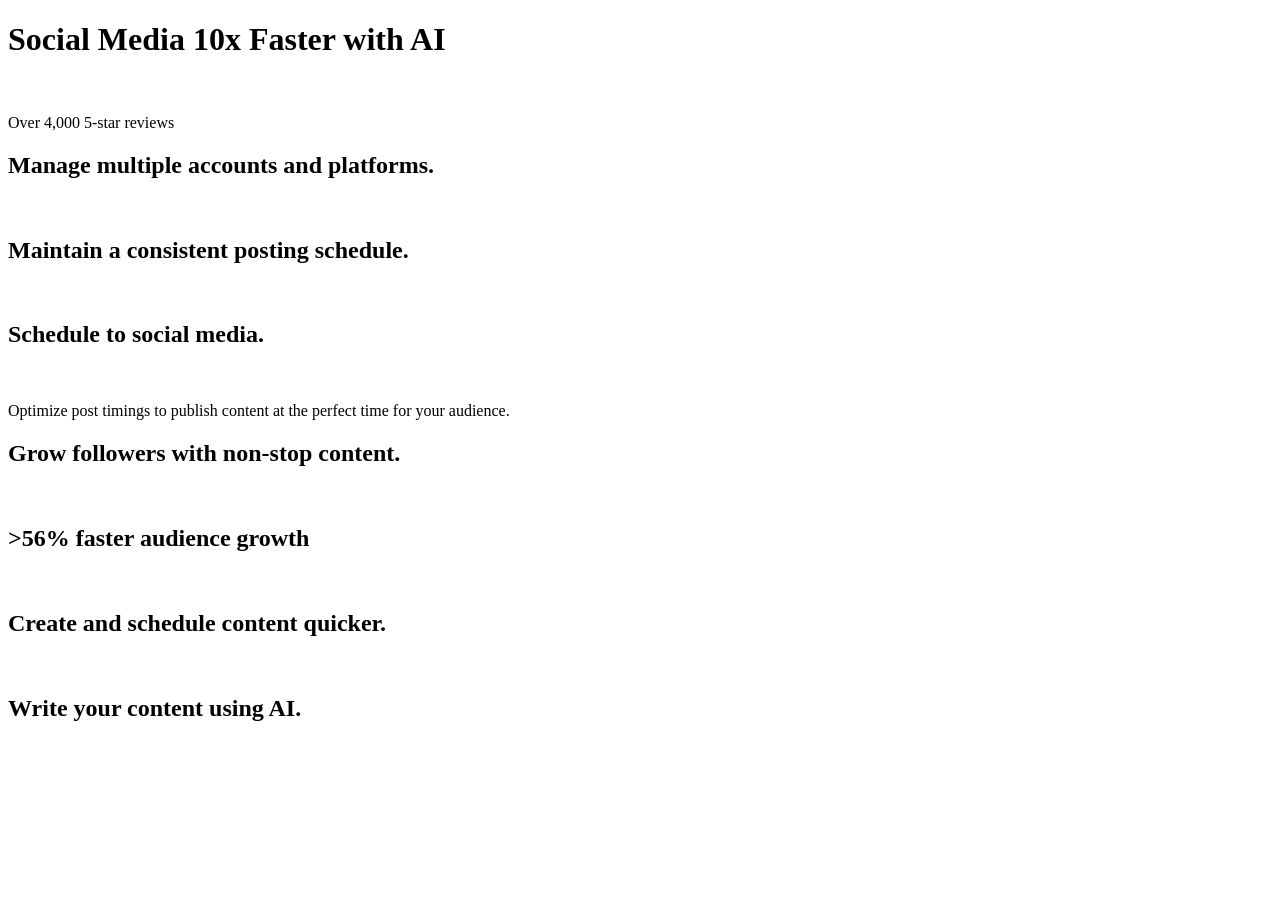
==== index.html @ 60d20132 "added bento-grid-refactor branch" ====
<!DOCTYPE html>
<html lang="en">
  <head>
    <meta charset="UTF-8" />
    <link rel="icon" type="image/svg+xml" href="/favicon.svg" />
    <meta name="viewport" content="width=device-width, initial-scale=1.0" />

    <link rel="preconnect" href="https://fonts.googleapis.com" />
    <link rel="preconnect" href="https://fonts.gstatic.com" crossorigin />
    <link
      href="https://fonts.googleapis.com/css2?family=DM+Sans:wght@400;500&display=swap"
            rel="stylesheet"
    />

    <title>Frontend Mentor Bento Grid Challenge</title>

    <link
      rel="stylesheet"
      href="	https://cdn.jsdelivr.net/npm/bootstrap@5.3.8/dist/js/bootstrap.bundle.min.js"
    />
  </head>

  <body>
    <main>
      <div class="bento-grid">
        <div>
          <h1>Social Media <span>10x</span> Faster with AI</h1>
          <img src="/assets/images/illustration-five-stars.webp" alt="" />
          <p>Over 4,000 5-star reviews</p>
        </div>

        <div>
          <h2>Manage multiple accounts and platforms.</h2>
          <img
            src="/assets/images/illustration-multiple-platforms.webp"
            alt=""
          />
        </div>

        <div>
          <h2>Maintain a consistent posting schedule.</h2>
          <img
            src="/assets/images/illustration-consistent-schedule.webp"
            alt=""
          />
        </div>

        <div>
          <h2>Schedule to social media.</h2>
          <img src="assets/images/illustration-schedule-posts.webp" alt="" />
          <p>
            Optimize post timings to publish content at the perfect time for
            your audience.
          </p>
        </div>

        <div>
          <h2>Grow followers with non-stop content.</h2>
          <img src="assets/images/illustration-grow-followers.webp" alt="" />
        </div>

        <div>
          <h2>>56% <span>faster audience growth</span></h2>
          <img src="assets/images/illustration-audience-growth.webp" alt="" />
        </div>

        <div>
          <h2>Create and schedule content <span>quicker.</span></h2>
          <img src="assets/images/illustration-create-post.webp" alt="" />
        </div>

        <div>
          <h2>Write your content using AI.</h2>
          <img src="assets/images/illustration-ai-content.webp" alt="" />
        </div>
      </div>
    </main>
  </body>
</html>
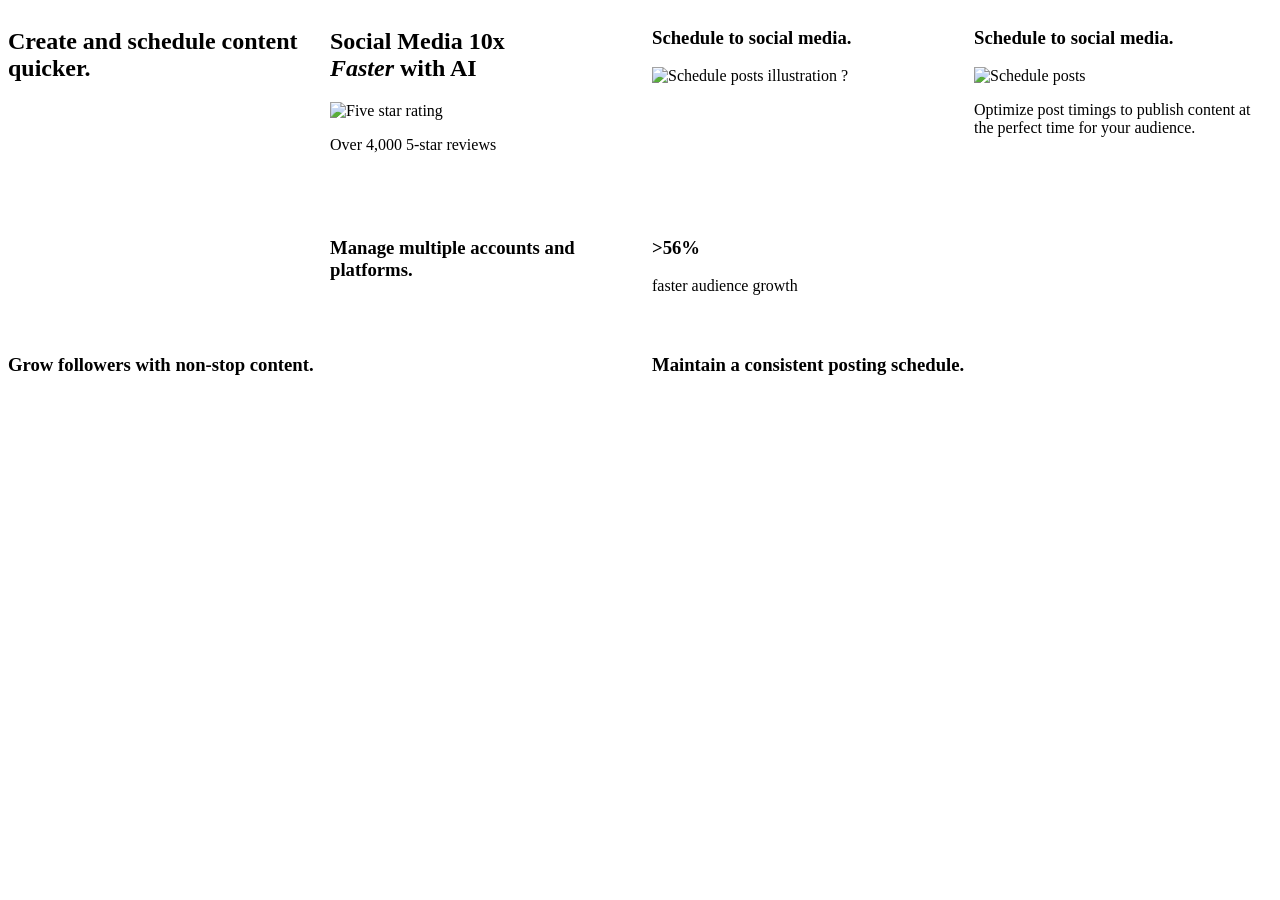
==== commit a1a502cf: "added tailwind inline css" ====
--- a/index.html
+++ b/index.html
@@ -2,77 +2,231 @@
 <html lang="en">
   <head>
     <meta charset="UTF-8" />
-    <link rel="icon" type="image/svg+xml" href="/favicon.svg" />
     <meta name="viewport" content="width=device-width, initial-scale=1.0" />
-
-    <link rel="preconnect" href="https://fonts.googleapis.com" />
-    <link rel="preconnect" href="https://fonts.gstatic.com" crossorigin />
-    <link
-      href="https://fonts.googleapis.com/css2?family=DM+Sans:wght@400;500&display=swap"
-            rel="stylesheet"
+    <title>Bento Grid – Inline Tailwind</title>
+
+    <!-- Tailwind CDN -->
+    <script src="https://cdn.tailwindcss.com"></script>
+
+    <!-- Tailwind Config -->
+    <script>
+      tailwind.config = {
+        theme: {
+          extend: {
+            fontFamily: {
+              sans: ["DM Sans", "sans-serif"],
+            },
+            colors: {
+              purple: "#7651DC",
+              yellow: "#FDCB6E",
+              lilac: "#E8DDFF",
+              peach: "#FFF1E5",
+              offwhite: "#F6F6F6",
+              dark: "#0A0A0A",
+            },
+            borderRadius: {
+              card: "24px",
+            },
+          },
+        },
+      };
+    </script>
+
+    <!-- Fonts -->
+    <style>
+      @font-face {
+        font-family: "DM Sans";
+        src: url("./assets/fonts/DMSans-VariableFont_opsz,wght.ttf");
+      }
+
+      /* Grid layout (Tailwind cannot do template-areas) */
+      .bento-grid {
+        display: grid;
+        gap: 1.5rem;
+        grid-template-areas:
+          "one"
+          "two"
+          "three"
+          "four"
+          "five"
+          "six"
+          "seven"
+          "eight";
+      }
+
+      @media (min-width: 768px) {
+        .bento-grid {
+          grid-template-columns: repeat(2, 1fr);
+          grid-template-areas:
+            "one two"
+            "three four"
+            "five six"
+            "seven eight";
+        }
+      }
+
+      @media (min-width: 1024px) {
+        .bento-grid {
+          grid-template-columns: repeat(4, 1fr);
+          grid-template-areas:
+            "one two two three"
+            "four two two three"
+            "four five six six"
+            "seven seven eight eight";
+        }
+      }
+    </style>
+  </head>
+
+  <body class="bg-offwhite font-sans text-dark p-8">
+    <main class="bento-grid max-w-6xl mx-auto">
+
+
+      <!-- Card 1 (col 1–2, row 1) -->
+
+      <section
+        style="grid-area: one"
+        class="bg-peach rounded-card p-8 grid gap-4"
+      >
+        <div class="col-span-1 row-span-1 bg-peach rounded-xl p-6">
+          <h2 class="text-2xl font-medium">
+            Create and schedule content
+            <span class="italic text-purple">quicker.</span>
+          </h2>
+          <img src="./assets/images/illustration-create-post.webp" alt="" />
+          <!-- <img src="./assets/images/illustration-schedule-posts.webp" alt="" />
+        <button
+          class="bg-yellow text-purple px-6 py-3 rounded-full font-medium w-fit"
+        > -->
+        </div>
+      </section>
+
+
+<!-- Card 2 (col 2–4, row 1) -->
+        
+      <section
+  class="col-span-2 row-span-1 bg-purple text-white rounded-card p-12
+         flex flex-col items-center justify-center text-center gap-4"
+>
+  <h1 class="text-5xl leading-tight font-medium">
+    Social Media <span class="text-yellow">10x</span><br />
+    <em class="italic">Faster</em> with AI
+  </h1>
+
+  <img
+    src="./assets/images/illustration-five-stars.webp"
+    alt="Five star rating"
+    class="w-40 md:w-48"
+  />
+
+  <p class="text-sm opacity-90">
+    Over 4,000 5-star reviews
+  </p>
+</section>
+
+
+
+        
+
+      <!-- Card 3 (col 4, spanning row 1 + top half of row 2 -->
+<section
+  class="col-start-4 row-start-1 row-span-2
+         bg-lilac rounded-xl p-8
+         flex flex-col items-end justify-center gap-4"
+>
+  <h3 class="text-xl font-medium">
+    Schedule to social media.
+  </h3>
+
+  <img
+    src="./assets/images/illustration-schedule-posts.webp"
+    alt="Schedule posts illustration"
+    class="w-28"
+  />
+
+  ?
+</section>
+
+      
+  <!-- ROW 2 -->
+
+
+        <!-- Card 4 (col 1–2, row 2) -->
+
+     <section
+  class="col-start-4 row-start-1 row-span-2 bg-lilac rounded-xl p-6 flex flex-col gap-4 justify-start"
+>
+  <h3 class="text-xl font-medium text-black">
+    Schedule to social media.
+  </h3>
+
+  <div class="bg-white rounded-xl p-4 shadow-md w-full max-w-xs">
+    <img
+      src="./assets/images/illustration-schedule-posts.webp"
+      alt="Schedule posts"
+      class="w-full object-contain"
     />
-
-    <title>Frontend Mentor Bento Grid Challenge</title>
-
-    <link
-      rel="stylesheet"
-      href="	https://cdn.jsdelivr.net/npm/bootstrap@5.3.8/dist/js/bootstrap.bundle.min.js"
-    />
-  </head>
-
-  <body>
-    <main>
-      <div class="bento-grid">
-        <div>
-          <h1>Social Media <span>10x</span> Faster with AI</h1>
-          <img src="/assets/images/illustration-five-stars.webp" alt="" />
-          <p>Over 4,000 5-star reviews</p>
+  
+<p class="text-sm text-black/70">
+    Optimize post timings to publish content at the perfect time for your audience.
+  </p>
+  </div>
+</section>
+
+
+
+
+
+
+
+      <!-- Card 5 -->
+      <section
+        style="grid-area: five"
+        class="bg-white rounded-card p-8 grid gap-4"
+      >
+        <h3 class="text-xl font-medium">
+          Manage multiple accounts and platforms.
+        </h3>
+        <div class="h-24 bg-offwhite rounded-xl"></div>
+      </section>
+      
+
+      <!-- Card 6 -->
+      <section
+        style="grid-area: six"
+        class="bg-white rounded-card p-8 grid gap-2"
+      >
+        <h3 class="text-4xl font-medium">&gt;56%</h3>
+        <p class="text-sm">faster audience growth</p>
+        <div class="flex gap-2">
+          <div class="w-10 h-10 bg-lilac rounded-full"></div>
+          <div class="w-10 h-10 bg-lilac rounded-full"></div>
+          <div class="w-10 h-10 bg-lilac rounded-full"></div>
         </div>
-
-        <div>
-          <h2>Manage multiple accounts and platforms.</h2>
-          <img
-            src="/assets/images/illustration-multiple-platforms.webp"
-            alt=""
-          />
-        </div>
-
-        <div>
-          <h2>Maintain a consistent posting schedule.</h2>
-          <img
-            src="/assets/images/illustration-consistent-schedule.webp"
-            alt=""
-          />
-        </div>
-
-        <div>
-          <h2>Schedule to social media.</h2>
-          <img src="assets/images/illustration-schedule-posts.webp" alt="" />
-          <p>
-            Optimize post timings to publish content at the perfect time for
-            your audience.
-          </p>
-        </div>
-
-        <div>
-          <h2>Grow followers with non-stop content.</h2>
-          <img src="assets/images/illustration-grow-followers.webp" alt="" />
-        </div>
-
-        <div>
-          <h2>>56% <span>faster audience growth</span></h2>
-          <img src="assets/images/illustration-audience-growth.webp" alt="" />
-        </div>
-
-        <div>
-          <h2>Create and schedule content <span>quicker.</span></h2>
-          <img src="assets/images/illustration-create-post.webp" alt="" />
-        </div>
-
-        <div>
-          <h2>Write your content using AI.</h2>
-          <img src="assets/images/illustration-ai-content.webp" alt="" />
-        </div>
+      </section>
+
+      <!-- Card 7 -->
+      <section
+        style="grid-area: seven"
+        class="bg-purple text-white rounded-card p-8 grid gap-4"
+      >
+        <div class="h-32 bg-white rounded-xl"></div>
+        <h3 class="text-2xl font-medium">
+          Grow followers with non-stop content.
+        </h3>
+      </section>
+
+      <!-- Card 8 -->
+      <section
+        style="grid-area: eight"
+        class="bg-yellow rounded-card p-8 grid gap-4"
+      >
+        <h3 class="text-xl font-medium">
+          Maintain a consistent posting schedule.
+        </h3>
+        <div class="h-28 bg-white rounded-xl"></div>
+      </section>
+
       </div>
     </main>
   </body>
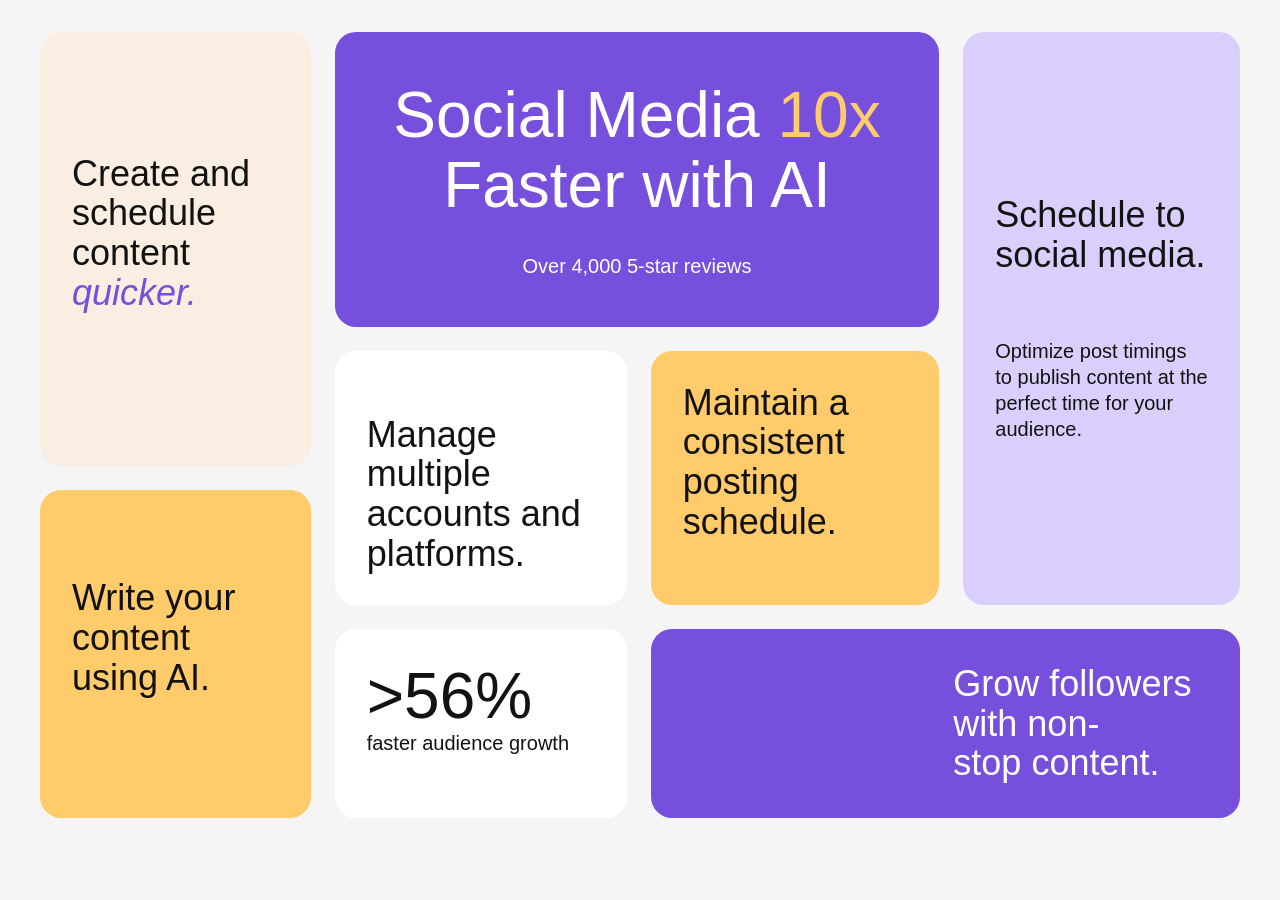
==== commit dd0f7665: "modified index.html and  added answer key file" ====
--- a/index.html
+++ b/index.html
@@ -2,231 +2,66 @@
 <html lang="en">
   <head>
     <meta charset="UTF-8" />
+    <link rel="icon" type="image/svg+xml" href="/favicon.svg" />
     <meta name="viewport" content="width=device-width, initial-scale=1.0" />
-    <title>Bento Grid – Inline Tailwind</title>
 
-    <!-- Tailwind CDN -->
-    <script src="https://cdn.tailwindcss.com"></script>
-
-    <!-- Tailwind Config -->
-    <script>
-      tailwind.config = {
-        theme: {
-          extend: {
-            fontFamily: {
-              sans: ["DM Sans", "sans-serif"],
-            },
-            colors: {
-              purple: "#7651DC",
-              yellow: "#FDCB6E",
-              lilac: "#E8DDFF",
-              peach: "#FFF1E5",
-              offwhite: "#F6F6F6",
-              dark: "#0A0A0A",
-            },
-            borderRadius: {
-              card: "24px",
-            },
-          },
-        },
-      };
-    </script>
-
-    <!-- Fonts -->
-    <style>
-      @font-face {
-        font-family: "DM Sans";
-        src: url("./assets/fonts/DMSans-VariableFont_opsz,wght.ttf");
-      }
-
-      /* Grid layout (Tailwind cannot do template-areas) */
-      .bento-grid {
-        display: grid;
-        gap: 1.5rem;
-        grid-template-areas:
-          "one"
-          "two"
-          "three"
-          "four"
-          "five"
-          "six"
-          "seven"
-          "eight";
-      }
-
-      @media (min-width: 768px) {
-        .bento-grid {
-          grid-template-columns: repeat(2, 1fr);
-          grid-template-areas:
-            "one two"
-            "three four"
-            "five six"
-            "seven eight";
-        }
-      }
-
-      @media (min-width: 1024px) {
-        .bento-grid {
-          grid-template-columns: repeat(4, 1fr);
-          grid-template-areas:
-            "one two two three"
-            "four two two three"
-            "four five six six"
-            "seven seven eight eight";
-        }
-      }
-    </style>
+    <title>Frontend Mentor Bento Grid Challenge</title>
+    <link href="/style.css" rel="stylesheet" />
   </head>
 
-  <body class="bg-offwhite font-sans text-dark p-8">
-    <main class="bento-grid max-w-6xl mx-auto">
+  <body>
+    <main>
+      <div class="bento-grid">
+        <div>
+          <h1>Social Media <span>10x</span> Faster with AI</h1>
+          <img src="/assets/images/illustration-five-stars.webp" alt="" />
+          <p>Over 4,000 5-star reviews</p>
+        </div>
 
+        <div>
+          <h2>Manage multiple accounts and platforms.</h2>
+          <img
+            src="/assets/images/illustration-multiple-platforms.webp"
+            alt=""
+          />
+        </div>
 
-      <!-- Card 1 (col 1–2, row 1) -->
+        <div>
+          <h2>Maintain a consistent posting schedule.</h2>
+          <img
+            src="/assets/images/illustration-consistent-schedule.webp"
+            alt=""
+          />
+        </div>
 
-      <section
-        style="grid-area: one"
-        class="bg-peach rounded-card p-8 grid gap-4"
-      >
-        <div class="col-span-1 row-span-1 bg-peach rounded-xl p-6">
-          <h2 class="text-2xl font-medium">
-            Create and schedule content
-            <span class="italic text-purple">quicker.</span>
-          </h2>
-          <img src="./assets/images/illustration-create-post.webp" alt="" />
-          <!-- <img src="./assets/images/illustration-schedule-posts.webp" alt="" />
-        <button
-          class="bg-yellow text-purple px-6 py-3 rounded-full font-medium w-fit"
-        > -->
+        <div>
+          <h2>Schedule to social media.</h2>
+          <img src="assets/images/illustration-schedule-posts.webp" alt="" />
+          <p>
+            Optimize post timings to publish content at the perfect time for
+            your audience.
+          </p>
         </div>
-      </section>
 
+        <div>
+          <h2>Grow followers with non-stop content.</h2>
+          <img src="assets/images/illustration-grow-followers.webp" alt="" />
+        </div>
 
-<!-- Card 2 (col 2–4, row 1) -->
-        
-      <section
-  class="col-span-2 row-span-1 bg-purple text-white rounded-card p-12
-         flex flex-col items-center justify-center text-center gap-4"
->
-  <h1 class="text-5xl leading-tight font-medium">
-    Social Media <span class="text-yellow">10x</span><br />
-    <em class="italic">Faster</em> with AI
-  </h1>
+        <div>
+          <h2>>56% <span>faster audience growth</span></h2>
+          <img src="assets/images/illustration-audience-growth.webp" alt="" />
+        </div>
 
-  <img
-    src="./assets/images/illustration-five-stars.webp"
-    alt="Five star rating"
-    class="w-40 md:w-48"
-  />
+        <div>
+          <h2>Create and schedule content <span>quicker.</span></h2>
+          <img src="assets/images/illustration-create-post.webp" alt="" />
+        </div>
 
-  <p class="text-sm opacity-90">
-    Over 4,000 5-star reviews
-  </p>
-</section>
-
-
-
-        
-
-      <!-- Card 3 (col 4, spanning row 1 + top half of row 2 -->
-<section
-  class="col-start-4 row-start-1 row-span-2
-         bg-lilac rounded-xl p-8
-         flex flex-col items-end justify-center gap-4"
->
-  <h3 class="text-xl font-medium">
-    Schedule to social media.
-  </h3>
-
-  <img
-    src="./assets/images/illustration-schedule-posts.webp"
-    alt="Schedule posts illustration"
-    class="w-28"
-  />
-
-  ?
-</section>
-
-      
-  <!-- ROW 2 -->
-
-
-        <!-- Card 4 (col 1–2, row 2) -->
-
-     <section
-  class="col-start-4 row-start-1 row-span-2 bg-lilac rounded-xl p-6 flex flex-col gap-4 justify-start"
->
-  <h3 class="text-xl font-medium text-black">
-    Schedule to social media.
-  </h3>
-
-  <div class="bg-white rounded-xl p-4 shadow-md w-full max-w-xs">
-    <img
-      src="./assets/images/illustration-schedule-posts.webp"
-      alt="Schedule posts"
-      class="w-full object-contain"
-    />
-  
-<p class="text-sm text-black/70">
-    Optimize post timings to publish content at the perfect time for your audience.
-  </p>
-  </div>
-</section>
-
-
-
-
-
-
-
-      <!-- Card 5 -->
-      <section
-        style="grid-area: five"
-        class="bg-white rounded-card p-8 grid gap-4"
-      >
-        <h3 class="text-xl font-medium">
-          Manage multiple accounts and platforms.
-        </h3>
-        <div class="h-24 bg-offwhite rounded-xl"></div>
-      </section>
-      
-
-      <!-- Card 6 -->
-      <section
-        style="grid-area: six"
-        class="bg-white rounded-card p-8 grid gap-2"
-      >
-        <h3 class="text-4xl font-medium">&gt;56%</h3>
-        <p class="text-sm">faster audience growth</p>
-        <div class="flex gap-2">
-          <div class="w-10 h-10 bg-lilac rounded-full"></div>
-          <div class="w-10 h-10 bg-lilac rounded-full"></div>
-          <div class="w-10 h-10 bg-lilac rounded-full"></div>
+        <div>
+          <h2>Write your content using AI.</h2>
+          <img src="assets/images/illustration-ai-content.webp" alt="" />
         </div>
-      </section>
-
-      <!-- Card 7 -->
-      <section
-        style="grid-area: seven"
-        class="bg-purple text-white rounded-card p-8 grid gap-4"
-      >
-        <div class="h-32 bg-white rounded-xl"></div>
-        <h3 class="text-2xl font-medium">
-          Grow followers with non-stop content.
-        </h3>
-      </section>
-
-      <!-- Card 8 -->
-      <section
-        style="grid-area: eight"
-        class="bg-yellow rounded-card p-8 grid gap-4"
-      >
-        <h3 class="text-xl font-medium">
-          Maintain a consistent posting schedule.
-        </h3>
-        <div class="h-28 bg-white rounded-xl"></div>
-      </section>
-
       </div>
     </main>
   </body>
--- a/style.css
+++ b/style.css
@@ -0,0 +1,450 @@
+@font-face {
+  font-family: "DM Sans";
+  font-weight: 400 500;
+  src: url("../assets/fonts/DMSans-VariableFont_opsz,wght.ttf");
+}
+
+@font-face {
+  font-family: "DM Sans";
+  font-style: italic;
+  font-weight: 400 500;
+  src: url("../assets/fonts/DMSans-Italic-VariableFont_opsz,wght.ttf");
+}
+
+:root {
+  --primary-subdued: hsl(254, 88%, 90%);
+  --primary-base: hsl(256, 67%, 59%);
+  --accent-subdued: hsl(31, 66%, 93%);
+  --accent-base: hsl(39, 100%, 71%);
+  --white: hsl(0, 0%, 100%);
+  --off-white: hsl(0, 0%, 96%);
+  --black: hsl(0, 0%, 7%);
+
+  --fs-reg: 1.25rem;
+
+  --fs-md: 2.25rem;
+  --fs-lg: 3rem;
+  --fs-xl: 4rem;
+}
+
+@layer reset {
+
+  *,
+  *::before,
+  *::after {
+    box-sizing: border-box;
+  }
+
+  h1,
+  h2,
+  h3,
+  h4,
+  h5,
+  h6,
+  p,
+  ul,
+  ol,
+  figure {
+    margin: 0;
+  }
+
+  h1,
+  h2,
+  h3,
+  h4,
+  h5,
+  h6 {
+    font-weight: 500;
+  }
+
+  img {
+    max-width: 100%;
+    display: block;
+  }
+}
+
+@layer base {
+  html {
+    font-family: "DM Sans", sans-serif;
+    line-height: 1.3;
+  }
+
+  body {
+    margin: 32px;
+    color: var(--black);
+    font-size: var(--fs-reg);
+    background: var(--off-white);
+  }
+
+  h1,
+  h2 {
+    color: var(--heading-foreground, inherit);
+    font-size: var(--heading-font-size, var(--fs-md));
+    line-height: 1.1;
+    text-wrap: balance;
+
+    span {
+      display: var(--heading-span-display, inline);
+      color: var(--heading-span-foreground, var(--black));
+      font-size: var(--heading-span-font-size, inherit);
+      font-style: var(--heading-span-style, normal);
+    }
+  }
+}
+
+@layer layout {
+  .bento-grid {
+    display: grid;
+    gap: 24px;
+    max-inline-size: 1200px;
+    margin-inline: auto;
+    grid-template-areas:
+      'one'
+      'two'
+      'three'
+      'four'
+      'five'
+      'six'
+      'seven'
+      'eight';
+
+    @media (width > 660px) {
+      grid-template-areas:
+        "one one"
+        "two three"
+        "four six"
+        "four seven"
+        "five eight"
+      ;
+    }
+
+    @media (width > 960px) {
+      grid-template-areas:
+        "seven one one four"
+        "seven two three four"
+        "eight two three four"
+        "eight six five five"
+      ;
+    }
+  }
+
+  .bento-grid>* {
+    color: var(--bento-card-foreground, var(--black));
+    background-color: var(--bento-card-surface, var(--white));
+    padding: var(--bento-card-padding, 32px);
+    border-radius: var(--bento-card-border-radius, 21px);
+
+    overflow: clip;
+
+    display: grid;
+    gap: var(--bento-card-gap, 32px);
+    align-content: var(--bento-card-vertical-alignment, start);
+    align-items: var(--bento-card-vertical-alignment, start);
+    justify-items: var(--bento-card-horizontal-alignment, start);
+    text-align: var(--bento-card-horizontal-alignment, start);
+  }
+
+  .bento-grid img {
+    max-width: var(--bento-card-image-width, 100%);
+    width: var(--bento-card-image-width, 100%);
+    order: var(--bento-card-image-order);
+  }
+
+  .bento-grid> :nth-child(1) {
+    --heading-font-size: var(--fs-xl);
+    --heading-span-foreground: var(--accent-base);
+    --bento-card-foreground: var(--white);
+    --bento-card-surface: var(--primary-base);
+    --bento-card-padding: 48px;
+    --bento-card-horizontal-alignment: center;
+    --bento-card-image-width: 70%;
+    --bento-card-gap: 16px;
+
+    @media (width > 960px) {
+      --bento-card-image-width: 45%;
+    }
+
+    grid-area: one;
+  }
+
+  .bento-grid> :nth-child(2) {
+    --bento-card-image-order: -1;
+
+    grid-area: two;
+
+    @media (width > 960px) {
+      --bento-card-image-width: 150%;
+    }
+
+    /* fixing shadow issue in asset */
+    >img {
+      filter: drop-shadow(0 0 1rem hsl(0 0% 0% / .25));
+      border-radius: 100vw;
+      /* box-shadow: 0 0 1rem hsl(0 0% 0%); */
+    }
+  }
+
+  .bento-grid> :nth-child(3) {
+    --bento-card-surface: var(--accent-base);
+
+    grid-area: three;
+
+
+    >img {
+      --bento-card-image-width: 75%;
+
+      margin-bottom: -55px;
+
+      @media (width > 960px) {
+        --bento-card-image-width: 100%;
+        margin-bottom: -125px;
+      }
+    }
+  }
+
+  .bento-grid> :nth-child(4) {
+    --bento-card-horizontal-alignment: center;
+    --bento-card-surface: var(--primary-subdued);
+
+    grid-area: four;
+
+    @media (width > 960px) {
+      --bento-card-image-width: 180%;
+      --bento-card-horizontal-alignment: start;
+      --bento-card-vertical-alignment: center;
+    }
+
+  }
+
+  .bento-grid> :nth-child(5) {
+    --bento-card-horizontal-alignment: center;
+    --bento-card-foreground: var(--white);
+    --bento-card-surface: var(--primary-base);
+    --bento-card-image-width: 75%;
+    --bento-card-image-order: -1;
+
+    grid-area: five;
+
+    @media (width > 960px) {
+      --bento-card-gap: 16px;
+      --bento-card-image-width: 100%;
+      --bento-card-vertical-alignment: center;
+      --bento-card-horizontal-alignment: start;
+      grid-template-columns: 1fr 1fr;
+    }
+  }
+
+  .bento-grid> :nth-child(6) {
+    --heading-font-size: var(--fs-xl);
+    --heading-span-display: block;
+    --heading-span-font-size: var(--fs-reg);
+
+    --bento-card-image-width: 60%;
+
+    grid-area: six;
+
+    @media (width > 960px) {
+      --bento-card-image-width: 80%;
+    }
+
+  }
+
+  .bento-grid> :nth-child(7) {
+    --heading-span-foreground: var(--primary-base);
+    --heading-span-style: italic;
+
+    --bento-card-surface: var(--accent-subdued);
+    --bento-card-image-width: 60%;
+
+
+    grid-area: seven;
+
+    @media (width > 960px) {
+      --bento-card-image-width: 100%;
+      --bento-card-vertical-alignment: center;
+    }
+  }
+
+  .bento-grid> :nth-child(8) {
+    --bento-card-surface: var(--accent-base);
+    --bento-card-image-width: 60%;
+
+    grid-area: eight;
+
+    @media (width > 960px) {
+      --bento-card-image-width: 105%;
+      --bento-card-vertical-alignment: center;
+    }
+  }
+}
+
+@layer utilities {
+  .visually-first {
+    order: -1;
+  }
+}
+
+
+
+
+
+
+
+
+
+
+
+
+
+
+
+
+
+
+
+
+
+
+
+/* body {
+  font-family: "DM Sans", sans-serif;
+}  */
+
+
+/* @font-face {
+  font-family: "DM Sans";
+  font-weight: 400 500;
+  src: url("../assets/fonts/DMSans-VariableFont_opsz,wght.ttf");
+}
+
+@font-face {
+  font-family: "DM Sans";
+  font-style: italic;
+  font-weight: 400 500;
+  src: url("../assets/fonts/DMSans-Italic-VariableFont_opsz,wght.ttf");
+}
+
+:root {
+  --primary-subdued: hsl(254, 88%, 90%);
+  --primary-base: hsl(256, 67%, 59%);
+  --accent-subdued: hsl(31, 66%, 93%);
+  --accent-base: hsl(39, 100%, 71%);
+  --white: hsl(0, 0%, 100%);
+  --off-white: hsl(0, 0%, 96%);
+  --black: hsl(0, 0%, 7%);
+
+  --fs-reg: 1.25rem;
+
+  --fs-md: 2.25rem;
+  --fs-lg: 3rem;
+  --fs-xl: 4rem;
+}
+
+@layer reset {
+
+  *,
+  *::before,
+  *::after {
+    box-sizing: border-box;
+  }
+
+  h1,
+  h2,
+  h3,
+  h4,
+  h5,
+  h6,
+  p,
+  ul,
+  ol,
+  figure {
+    margin: 0;
+  }
+
+  h1,
+  h2,
+  h3,
+  h4,
+  h5,
+  h6 {
+    font-weight: 500;
+  }
+
+  img {
+    max-width: 100%;
+    display: block;
+  }
+}
+
+@layer base {
+  html {
+    font-family: "DM Sans", sans-serif;
+    line-height: 1.3;
+  }
+
+  body {
+    margin: 32px;
+    color: var(--black);
+    font-size: var(--fs-reg);
+    background: var(--off-white);
+  }
+
+  h1,
+  h2 {
+    color: var(--heading-foreground, inherit);
+    font-size: var(--heading-font-size, var(--fs-md));
+    line-height: 1.1;
+    text-wrap: balance;
+
+    span {
+      display: var(--heading-span-display, inline);
+      color: var(--heading-span-foreground, var(--black));
+      font-size: var(--heading-span-font-size, inherit);
+      font-style: var(--heading-span-style, normal);
+    }
+  }
+}
+
+@layer layout {
+  .bento-grid {
+    display: grid;
+    gap: 24px;
+  }
+
+  
+  color: var(--bento-card-foreground, var(--black));
+  background-color: var(--bento-card-surface, var(--white));
+  padding: var(--bento-card-padding, 32px);
+  border-radius: var(--bento-card-border-radius, 20px);
+
+  display: grid;
+  gap: var(--bento-card-gap, 32px);
+  align-content: var(--bento-card-vertical-alignment, start);
+  justify-items: var(--bento-card-horizonal-alignment), start;
+  text-align: var(--bento-card-horizonal-alignment, start);
+
+.bento-grid img {
+  max-width: var(--bento-card-image-width, 100%);
+  width: var(--bento-card-image-width, 100%);
+  order: var(--bento-card-image-order);
+}
+}
+
+.bento-grid> :nth-child(1) {
+  --heading-font-size: var(--fs-xl);
+  --heading-span-foreground: var(--accent-base);
+  --bento-card-foreground: var(--white);
+  --bento-card-surface: var(--primary-base);
+  --bento-card-padding: 48px;
+  --bento-card-horizontal-alignment: center;
+  --bento-card-image-width: 70%;
+  --bento-card-gap: 16px;
+
+
+}
+
+@layer utilities {
+  .visually-first {
+    order: -1;
+  }
+} */
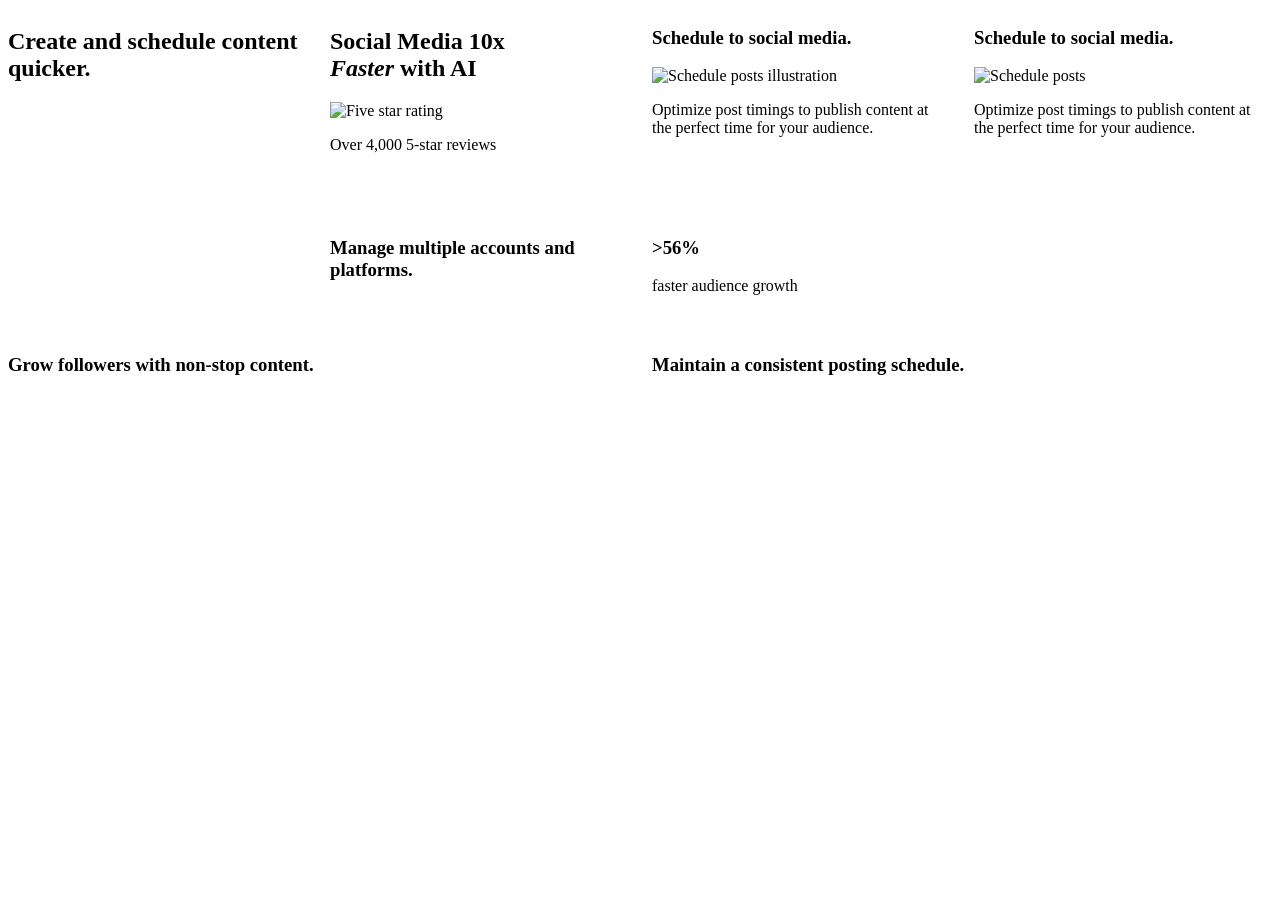
==== commit 5b1200f8: "cards in row 1 are aligned" ====
--- a/index.html
+++ b/index.html
@@ -2,66 +2,233 @@
 <html lang="en">
   <head>
     <meta charset="UTF-8" />
-    <link rel="icon" type="image/svg+xml" href="/favicon.svg" />
     <meta name="viewport" content="width=device-width, initial-scale=1.0" />
-
-    <title>Frontend Mentor Bento Grid Challenge</title>
-    <link href="/style.css" rel="stylesheet" />
+    <title>Bento Grid – Inline Tailwind</title>
+
+    <!-- Tailwind CDN -->
+    <script src="https://cdn.tailwindcss.com"></script>
+
+    <!-- Tailwind Config -->
+    <script>
+      tailwind.config = {
+        theme: {
+          extend: {
+            fontFamily: {
+              sans: ["DM Sans", "sans-serif"],
+            },
+            colors: {
+              purple: "#7651DC",
+              yellow: "#FDCB6E",
+              lilac: "#E8DDFF",
+              peach: "#FFF1E5",
+              offwhite: "#F6F6F6",
+              dark: "#0A0A0A",
+            },
+            borderRadius: {
+              card: "24px",
+            },
+          },
+        },
+      };
+    </script>
+
+    <!-- Fonts -->
+    <style>
+      @font-face {
+        font-family: "DM Sans";
+        src: url("./assets/fonts/DMSans-VariableFont_opsz,wght.ttf");
+      }
+
+      /* Grid layout (Tailwind cannot do template-areas) */
+      .bento-grid {
+        display: grid;
+        gap: 1.5rem;
+        grid-template-areas:
+          "one"
+          "two"
+          "three"
+          "four"
+          "five"
+          "six"
+          "seven"
+          "eight";
+      }
+
+      @media (min-width: 768px) {
+        .bento-grid {
+          grid-template-columns: repeat(2, 1fr);
+          grid-template-areas:
+            "one two"
+            "three four"
+            "five six"
+            "seven eight";
+        }
+      }
+
+      @media (min-width: 1024px) {
+        .bento-grid {
+          grid-template-columns: repeat(4, 1fr);
+          grid-template-areas:
+            "one two two three"
+            "four two two three"
+            "four five six six"
+            "seven seven eight eight";
+        }
+      }
+    </style>
   </head>
 
-  <body>
-    <main>
-      <div class="bento-grid">
-        <div>
-          <h1>Social Media <span>10x</span> Faster with AI</h1>
-          <img src="/assets/images/illustration-five-stars.webp" alt="" />
-          <p>Over 4,000 5-star reviews</p>
+  <body class="bg-offwhite font-sans text-dark p-8">
+    <main class="bento-grid max-w-6xl mx-auto">
+
+
+      <!-- Card 1 (col 1–2, row 1) -->
+
+      <section
+        style="grid-area: one"
+        class="bg-peach rounded-card p-8 grid gap-4"
+      >
+        <div class="col-span-1 row-span-1 bg-peach rounded-xl p-6">
+          <h2 class="text-2xl font-medium">
+            Create and schedule content
+            <span class="italic text-purple">quicker.</span>
+          </h2>
+          <img src="./assets/images/illustration-create-post.webp" alt="" />
+          <!-- <img src="./assets/images/illustration-schedule-posts.webp" alt="" />
+        <button
+          class="bg-yellow text-purple px-6 py-3 rounded-full font-medium w-fit"
+        > -->
         </div>
-
-        <div>
-          <h2>Manage multiple accounts and platforms.</h2>
-          <img
-            src="/assets/images/illustration-multiple-platforms.webp"
-            alt=""
-          />
+      </section>
+
+
+<!-- Card 2 (col 2–4, row 1) -->
+        
+      <section
+  class="col-span-2 row-span-1 bg-purple text-white rounded-card p-12
+         flex flex-col items-center justify-center text-center gap-4"
+>
+  <h1 class="text-5xl leading-tight font-medium">
+    Social Media <span class="text-yellow">10x</span><br />
+    <em class="italic">Faster</em> with AI
+  </h1>
+
+  <img
+    src="./assets/images/illustration-five-stars.webp"
+    alt="Five star rating"
+    class="w-40 md:w-48"
+  />
+
+  <p class="text-sm opacity-90">
+    Over 4,000 5-star reviews
+  </p>
+</section>
+
+
+
+        
+
+      <!-- Card 3 (col 4, spanning row 1 + top half of row 2 -->
+<section
+  class="col-start-4 row-start-1 row-span-2
+         bg-lilac rounded-xl p-8
+         flex flex-col items-end justify-center gap-4"
+>
+  <h3 class="text-xl font-medium">
+    Schedule to social media.
+  </h3>
+
+  <img
+    src="./assets/images/illustration-schedule-posts.webp"
+    alt="Schedule posts illustration"
+    class="w-28"
+  />
+
+   <p class="text-sm text-black/70">
+    Optimize post timings to publish content at the perfect time for your audience.
+  </p>
+</section>
+
+      
+  <!-- ROW 2 -->
+
+
+        <!-- Card 4 (col 1–2, row 2) -->
+
+     <section
+  class="col-start-4 row-start-1 row-span-2 bg-lilac rounded-xl p-6 flex flex-col gap-4 justify-start"
+>
+  <h3 class="text-xl font-medium text-black">
+    Schedule to social media.
+  </h3>
+
+  <div class="bg-white rounded-xl p-4 shadow-md w-full max-w-xs">
+    <img
+      src="./assets/images/illustration-schedule-posts.webp"
+      alt="Schedule posts"
+      class="w-full object-contain"
+    />
+  
+<p class="text-sm text-black/70">
+    Optimize post timings to publish content at the perfect time for your audience.
+  </p>
+  </div>
+</section>
+
+
+
+
+
+
+
+      <!-- Card 5 -->
+      <section
+        style="grid-area: five"
+        class="bg-white rounded-card p-8 grid gap-4"
+      >
+        <h3 class="text-xl font-medium">
+          Manage multiple accounts and platforms.
+        </h3>
+        <div class="h-24 bg-offwhite rounded-xl"></div>
+      </section>
+      
+
+      <!-- Card 6 -->
+      <section
+        style="grid-area: six"
+        class="bg-white rounded-card p-8 grid gap-2"
+      >
+        <h3 class="text-4xl font-medium">&gt;56%</h3>
+        <p class="text-sm">faster audience growth</p>
+        <div class="flex gap-2">
+          <div class="w-10 h-10 bg-lilac rounded-full"></div>
+          <div class="w-10 h-10 bg-lilac rounded-full"></div>
+          <div class="w-10 h-10 bg-lilac rounded-full"></div>
         </div>
-
-        <div>
-          <h2>Maintain a consistent posting schedule.</h2>
-          <img
-            src="/assets/images/illustration-consistent-schedule.webp"
-            alt=""
-          />
-        </div>
-
-        <div>
-          <h2>Schedule to social media.</h2>
-          <img src="assets/images/illustration-schedule-posts.webp" alt="" />
-          <p>
-            Optimize post timings to publish content at the perfect time for
-            your audience.
-          </p>
-        </div>
-
-        <div>
-          <h2>Grow followers with non-stop content.</h2>
-          <img src="assets/images/illustration-grow-followers.webp" alt="" />
-        </div>
-
-        <div>
-          <h2>>56% <span>faster audience growth</span></h2>
-          <img src="assets/images/illustration-audience-growth.webp" alt="" />
-        </div>
-
-        <div>
-          <h2>Create and schedule content <span>quicker.</span></h2>
-          <img src="assets/images/illustration-create-post.webp" alt="" />
-        </div>
-
-        <div>
-          <h2>Write your content using AI.</h2>
-          <img src="assets/images/illustration-ai-content.webp" alt="" />
-        </div>
+      </section>
+
+      <!-- Card 7 -->
+      <section
+        style="grid-area: seven"
+        class="bg-purple text-white rounded-card p-8 grid gap-4"
+      >
+        <div class="h-32 bg-white rounded-xl"></div>
+        <h3 class="text-2xl font-medium">
+          Grow followers with non-stop content.
+        </h3>
+      </section>
+
+      <!-- Card 8 -->
+      <section
+        style="grid-area: eight"
+        class="bg-yellow rounded-card p-8 grid gap-4"
+      >
+        <h3 class="text-xl font-medium">
+          Maintain a consistent posting schedule.
+        </h3>
+        <div class="h-28 bg-white rounded-xl"></div>
+      </section>
+
       </div>
     </main>
   </body>
